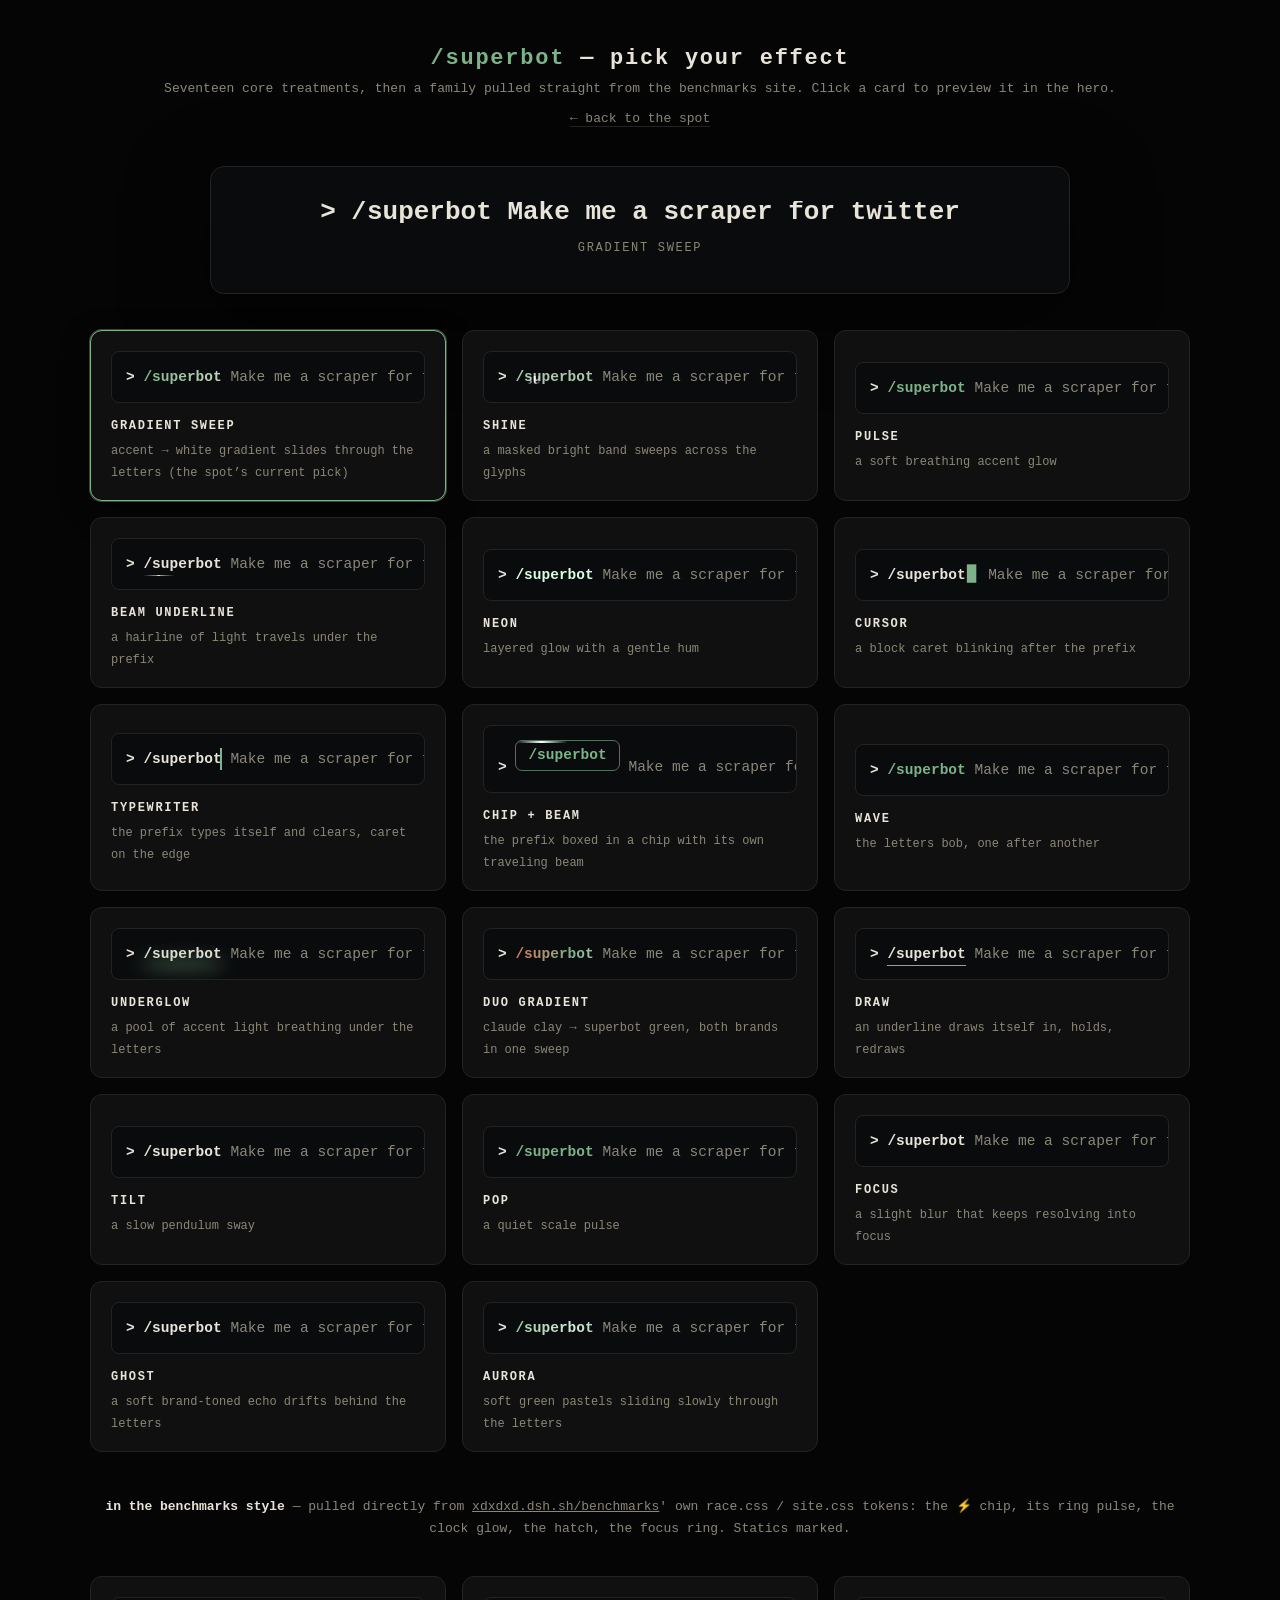
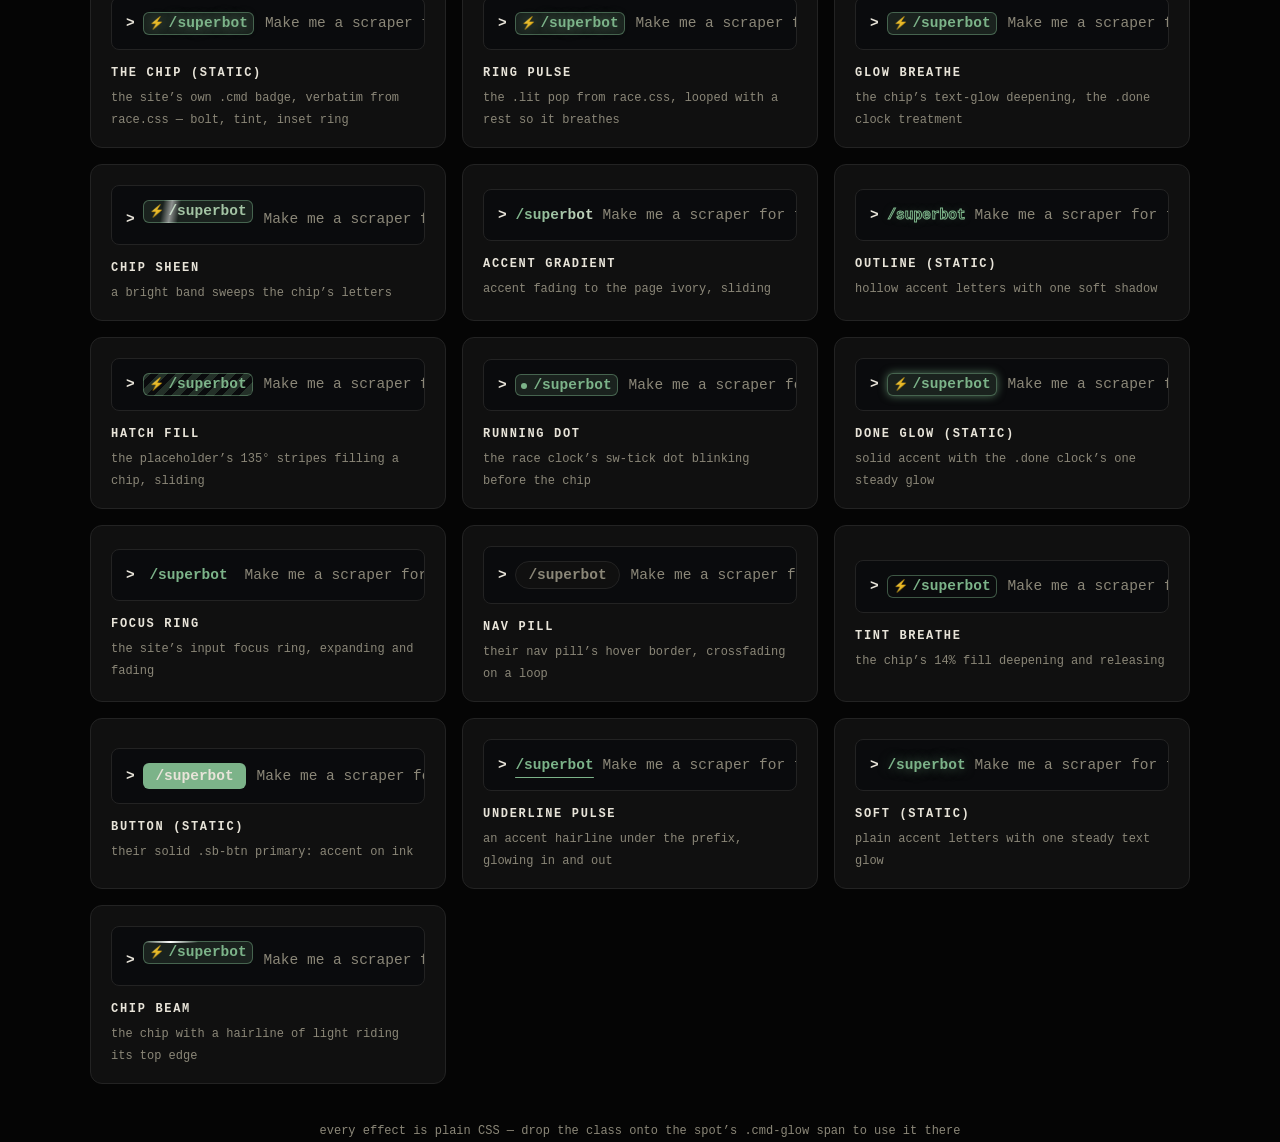
==== claude-code-animation/effects.html @ ecbf37d2 "The hi-i-am-claude spot: push transition, Everyone hates me! bubble, 4:3 tab-capture recorder" ====
<!doctype html>
<!-- /superbot effects gallery — a clean grid of treatments for the
     /superbot prefix, each demonstrated on the real command line. Click a
     card to preview it large in the hero. Static DOM, so CSS animations are
     fine here (the no-keyframes rule is only for the spot's rebuilt DOM).
     NO reduced-motion kill switch on purpose: this page is a motion demo —
     with macOS Reduce Motion on it must still play (that bug shipped once).
     Shippability rule (user ask): every variant must look alive while the
     text stays readable — no mirrored tumbles, no glyph soup, no
     invisible-off phases — and timings stay in one calm family. -->
<html lang="en">
<head>
<meta charset="utf-8">
<meta name="viewport" content="width=device-width, initial-scale=1">
<title>/superbot — pick your effect</title>
<style>
:root {
  --bg: #050505;
  --fg: #e8e4d9;
  --muted: #8b8778;
  --line: #232323;
  --card: #101010;
  --raised: #161616;
  --stage: #0a0b0d;
  --accent: #7cb389;
  --claude: #d97757;
  --font-mono: ui-monospace, "SF Mono", SFMono-Regular, Menlo, Consolas, "Liberation Mono", monospace;
}
*, *::before, *::after { box-sizing: border-box; }
* { margin: 0; }
html, body { height: 100%; }
body {
  background: var(--bg);
  color: var(--fg);
  font: 14px/22px var(--font-mono);
  -webkit-font-smoothing: antialiased;
  display: flex; flex-direction: column; align-items: center;
  padding: 48px 24px 80px; gap: 36px;
}
::selection { background: color-mix(in srgb, var(--accent) 35%, transparent); }

header { text-align: center; }
h1 { font-size: 22px; font-weight: 800; letter-spacing: .08em; }
h1 em { font-style: normal; color: var(--accent); }
header p { margin-top: 8px; color: var(--muted); font-size: 13px; }
header a { color: var(--muted); text-decoration: none; border-bottom: 1px solid var(--line); }
header a:hover { color: var(--fg); }

.hero {
  width: min(860px, 94vw);
  background: var(--stage);
  border: 1px solid var(--line); border-radius: 14px;
  padding: 34px 30px;
  box-shadow: 0 24px 80px rgba(0, 0, 0, .55);
  text-align: center;
}
.hero .line { font-size: clamp(18px, 2.6vw, 26px); font-weight: 700; white-space: nowrap; overflow: hidden; }
.hero .label { margin-top: 14px; font-size: 12px; letter-spacing: .14em; color: var(--muted); text-transform: uppercase; }

.grid {
  width: min(1100px, 96vw);
  display: grid;
  grid-template-columns: repeat(auto-fill, minmax(320px, 1fr));
  gap: 16px;
}
.pick {
  background: var(--card);
  border: 1px solid var(--line); border-radius: 12px;
  padding: 20px 20px 16px;
  cursor: pointer;
  text-align: left;
  font: inherit; color: inherit;
  transition: border-color .18s ease, transform .18s ease, box-shadow .18s ease;
}
.pick:hover {
  border-color: color-mix(in srgb, var(--accent) 45%, var(--line));
  transform: translateY(-2px);
  box-shadow: 0 10px 30px rgba(0, 0, 0, .4);
}
.pick.chosen {
  border-color: var(--accent);
  box-shadow: 0 0 0 1px color-mix(in srgb, var(--accent) 40%, transparent), 0 10px 30px rgba(0, 0, 0, .4);
}
.pick .demo {
  background: var(--stage);
  border: 1px solid var(--line); border-radius: 8px;
  padding: 14px;
  font-size: 14.5px; font-weight: 700; white-space: nowrap; overflow: hidden;
}
.pick .demo .rest { color: var(--muted); font-weight: 400; }
.pick .name { margin-top: 12px; font-size: 12px; font-weight: 800; letter-spacing: .14em; text-transform: uppercase; }
.pick .why { margin-top: 3px; font-size: 12px; color: var(--muted); }

footer { color: var(--muted); font-size: 12px; text-align: center; }

/* ============ the treatments — one calm family, all shippable ============ */
.cmd { color: var(--fg); }
.cmd .pfx { font-weight: 800; }

/* 1 gradient sweep — accent→white sliding through the letters */
.e-grad .pfx {
  background-image: linear-gradient(90deg, var(--accent), var(--fg), var(--accent));
  background-size: 300% 100%;
  -webkit-background-clip: text; background-clip: text; color: transparent;
  animation: fx-slide 4s linear infinite;
}
@keyframes fx-slide { from { background-position: 0% 0; } to { background-position: 300% 0; } }

/* 2 shine — a masked bright band sweeps the glyphs */
.e-shine .pfx { position: relative; color: color-mix(in oklab, var(--accent) 55%, var(--fg)); }
.e-shine .pfx::after {
  content: attr(data-text); position: absolute; inset: 0; color: transparent;
  background: linear-gradient(100deg, transparent 35%, #fff 50%, transparent 65%);
  background-size: 50% 100%; background-repeat: no-repeat;
  -webkit-background-clip: text; background-clip: text;
  animation: fx-sweep 2.2s cubic-bezier(.6, .6, 0, 1) infinite alternate;
}
@keyframes fx-sweep { from { background-position: 130% 0; } to { background-position: -30% 0; } }

/* 3 pulse — a soft breathing glow */
.e-pulse .pfx { color: var(--accent); animation: fx-pulse 2s ease-in-out infinite; }
@keyframes fx-pulse {
  0%, 100% { text-shadow: 0 0 5px color-mix(in srgb, var(--accent) 25%, transparent); }
  50% { text-shadow: 0 0 14px var(--accent), 0 0 30px color-mix(in srgb, var(--accent) 40%, transparent); }
}

/* 4 beam — a hairline of light travels under the prefix */
.e-beam .pfx { position: relative; }
.e-beam .pfx::after {
  content: ''; position: absolute; left: 0; right: 0; bottom: -4px; height: 1.5px;
  border-radius: 2px;
  background: linear-gradient(90deg, transparent, var(--accent) 45%, #fff 50%, var(--accent) 55%, transparent);
  background-size: 40% 100%; background-repeat: no-repeat;
  animation: fx-travel 2.4s linear infinite;
}
@keyframes fx-travel { from { background-position: -40% 0; } to { background-position: 140% 0; } }

/* 5 neon — layered glow with a gentle hum */
.e-neon .pfx { color: #d8ffe2; animation: fx-neon 2.6s ease-in-out infinite; }
@keyframes fx-neon {
  0%, 100% { text-shadow: 0 0 5px #fff, 0 0 14px var(--accent), 0 0 30px color-mix(in srgb, var(--accent) 70%, transparent); }
  50% { text-shadow: 0 0 2px #fff, 0 0 8px var(--accent), 0 0 16px color-mix(in srgb, var(--accent) 70%, transparent); }
}

/* 6 cursor — a block caret blinking after the prefix, terminal-native */
.e-cursor .pfx::after { content: '▊'; margin-left: .12em; color: var(--accent); animation: fx-blink 1.1s steps(1) infinite; }
@keyframes fx-blink { 50% { opacity: 0; } }

/* 7 typewriter — the prefix types itself and clears, caret riding the edge */
.e-type .pfx {
  display: inline-block; overflow: hidden; white-space: nowrap;
  vertical-align: bottom; width: 9ch;
  border-right: 2px solid var(--accent);
  animation: fx-type 4.5s steps(9, end) infinite;
}
@keyframes fx-type {
  0% { width: 0; }
  45%, 70% { width: 9ch; }
  100% { width: 0; }
}

/* 8 chip — the prefix boxed in a chip with its own traveling beam */
.e-chip .pfx {
  display: inline-block; padding: 3px 12px 4px;
  border: 1px solid color-mix(in srgb, var(--accent) 55%, var(--line)); border-radius: 7px;
  color: var(--accent); position: relative; overflow: hidden;
}
.e-chip .pfx::after {
  content: ''; position: absolute; top: 0; left: 0; right: 0; height: 1.5px;
  background: linear-gradient(90deg, transparent, #fff 50%, transparent);
  background-size: 50% 100%; background-repeat: no-repeat;
  animation: fx-travel 2.2s linear infinite;
}

/* 9 wave — the letters bob, one after another (split by JS) */
.e-wave .pfx b { display: inline-block; font-weight: inherit; color: var(--accent); animation: fx-wave 1.4s ease-in-out infinite; }
@keyframes fx-wave { 0%, 100% { transform: translateY(0); } 50% { transform: translateY(-2px); } }

/* 10 underglow — a pool of accent light breathing under the letters */
.e-uglow .pfx { color: var(--fg); position: relative; }
.e-uglow .pfx::before {
  content: ''; position: absolute; left: -4px; right: -4px; bottom: -6px; height: 8px;
  border-radius: 50%;
  background: color-mix(in srgb, var(--accent) 60%, transparent);
  filter: blur(9px);
  animation: fx-uglow 2s ease-in-out infinite;
}
@keyframes fx-uglow { 0%, 100% { opacity: .4; transform: scaleX(.94); } 50% { opacity: 1; transform: scaleX(1); } }

/* 11 duo — claude clay → superbot green, both brands in one sweep */
.e-duo .pfx {
  background-image: linear-gradient(90deg, var(--claude), var(--accent), var(--fg), var(--accent), var(--claude));
  background-size: 300% 100%;
  -webkit-background-clip: text; background-clip: text; color: transparent;
  animation: fx-slide 3.2s linear infinite;
}

/* 12 draw — an underline draws itself in, holds, redraws */
.e-draw .pfx { position: relative; color: var(--fg); }
.e-draw .pfx::after {
  content: ''; position: absolute; left: 0; bottom: -4px; height: 1.5px; width: 100%;
  background: var(--accent);
  transform-origin: left;
  animation: fx-draw 2.8s ease-in-out infinite;
}
@keyframes fx-draw {
  0% { transform: scaleX(0); }
  40%, 60% { transform: scaleX(1); }
  100% { transform: scaleX(0); }
}

/* 13 tilt — a slow pendulum sway */
.e-tilt .pfx { display: inline-block; color: var(--fg); animation: fx-tilt 2.6s ease-in-out infinite; }
@keyframes fx-tilt { 0%, 100% { transform: rotate(-2deg); } 50% { transform: rotate(2deg); } }

/* 14 pop — a quiet scale pulse */
.e-pop .pfx { display: inline-block; color: var(--accent); animation: fx-pop 2s ease-in-out infinite; }
@keyframes fx-pop { 0%, 100% { transform: scale(1); } 50% { transform: scale(1.045); } }

/* 15 focus — a slight blur that keeps resolving into focus */
.e-focus .pfx { color: var(--fg); animation: fx-focus 2.4s ease-in-out infinite; }
@keyframes fx-focus {
  0%, 100% { filter: blur(1.4px); opacity: .8; }
  55% { filter: blur(0); opacity: 1; }
}

/* 16 ghost — a soft brand-toned echo drifts behind the letters */
.e-ghost .pfx { color: var(--fg); animation: fx-ghost 2.8s ease-in-out infinite; }
@keyframes fx-ghost {
  0%, 100% { text-shadow: 0 0 0 transparent; }
  50% { text-shadow: -4px 0 0 color-mix(in srgb, var(--accent) 35%, transparent),
                      4px 0 0 color-mix(in srgb, var(--claude) 22%, transparent); }
}

/* 17 aurora — soft green pastels sliding slowly through the letters */
.e-aurora .pfx {
  background-image: linear-gradient(90deg, #9ad0a8, #d6ead9, #7cb389, #c2decb, #9ad0a8);
  background-size: 300% 100%;
  -webkit-background-clip: text; background-clip: text; color: transparent;
  animation: fx-slide 7s linear infinite;
}

/* ============ the benchmarks family — pulled directly from
   xdxdxd.dsh.sh/benchmarks (race.css .cmd chip, cmd-pop ring pulse,
   sw-tick blink, the placeholder's 135° hatch, site.css focus ring and
   nav pill, the .done clock glow, the solid .sb-btn). Statics marked. ==== */
.fam {
  width: min(1100px, 96vw);
  margin-top: 8px;
  font-size: 13px; color: var(--muted); text-align: center;
}
.fam b { color: var(--fg); font-weight: 700; }
.fam a { color: var(--muted); }

/* 1 canonical chip — race.css .cmd verbatim, static (the referent) */
.e-bchip .pfx {
  display: inline-block; color: var(--accent); font-weight: 700; letter-spacing: .01em;
  padding: 0 6px; margin-right: 2px; border-radius: 6px;
  background: color-mix(in srgb, var(--accent) 14%, transparent);
  box-shadow: inset 0 0 0 1px color-mix(in srgb, var(--accent) 45%, transparent);
  text-shadow: 0 0 12px color-mix(in srgb, var(--accent) 55%, transparent);
}
.e-bchip .pfx::before { content: '⚡'; font-size: .85em; margin-right: 4px; opacity: .9; }

/* 2 ring pulse — race.css cmd-pop, looped with a rest so it reads seamless */
.e-blit .pfx {
  display: inline-block; color: var(--accent); font-weight: 700;
  padding: 0 6px; margin-right: 2px; border-radius: 6px;
  background: color-mix(in srgb, var(--accent) 14%, transparent);
  box-shadow: inset 0 0 0 1px color-mix(in srgb, var(--accent) 45%, transparent);
  text-shadow: 0 0 12px color-mix(in srgb, var(--accent) 55%, transparent);
  animation: bx-pop 2.4s var(--ease-out, ease-out) infinite;
}
.e-blit .pfx::before { content: '⚡'; font-size: .85em; margin-right: 4px; opacity: .9; }
@keyframes bx-pop {
  0% { box-shadow: inset 0 0 0 1px color-mix(in srgb, var(--accent) 45%, transparent), 0 0 0 0 color-mix(in srgb, var(--accent) 70%, transparent); }
  45% { box-shadow: inset 0 0 0 1px color-mix(in srgb, var(--accent) 45%, transparent), 0 0 0 12px transparent; }
  100% { box-shadow: inset 0 0 0 1px color-mix(in srgb, var(--accent) 45%, transparent), 0 0 0 0 transparent; }
}

/* 3 glow breathe — their chip glow + the .done clock glow, breathing */
.e-bglow .pfx {
  display: inline-block; color: var(--accent); font-weight: 700;
  padding: 0 6px; margin-right: 2px; border-radius: 6px;
  background: color-mix(in srgb, var(--accent) 14%, transparent);
  box-shadow: inset 0 0 0 1px color-mix(in srgb, var(--accent) 45%, transparent);
  animation: bx-glow 2.2s ease-in-out infinite;
}
.e-bglow .pfx::before { content: '⚡'; font-size: .85em; margin-right: 4px; opacity: .9; }
@keyframes bx-glow {
  0%, 100% { text-shadow: 0 0 6px color-mix(in srgb, var(--accent) 30%, transparent); }
  50% { text-shadow: 0 0 12px color-mix(in srgb, var(--accent) 55%, transparent), 0 0 8px color-mix(in srgb, var(--accent) 60%, transparent); }
}

/* 4 sheen — a bright band sweeps the chip's letters */
.e-bsheen .pfx {
  display: inline-block; color: color-mix(in oklab, var(--accent) 65%, var(--fg)); font-weight: 700;
  padding: 0 6px; margin-right: 2px; border-radius: 6px; position: relative; overflow: hidden;
  background: color-mix(in srgb, var(--accent) 14%, transparent);
  box-shadow: inset 0 0 0 1px color-mix(in srgb, var(--accent) 45%, transparent);
}
.e-bsheen .pfx::before { content: '⚡'; font-size: .85em; margin-right: 4px; opacity: .9; }
.e-bsheen .pfx::after {
  content: ''; position: absolute; top: 0; bottom: 0; left: 0; right: 0;
  background: linear-gradient(100deg, transparent 35%, rgba(255, 255, 255, .5) 50%, transparent 65%);
  background-size: 50% 100%; background-repeat: no-repeat;
  animation: bx-sheen 2.6s cubic-bezier(.6, .6, 0, 1) infinite alternate;
}
@keyframes bx-sheen { from { background-position: 130% 0; } to { background-position: -30% 0; } }

/* 5 gradient — the accent fading to the page's ivory, sliding */
.e-bgrad .pfx {
  background-image: linear-gradient(90deg, var(--accent), var(--fg), var(--accent));
  background-size: 300% 100%;
  -webkit-background-clip: text; background-clip: text; color: transparent;
  animation: fx-slide 3.6s linear infinite;
}

/* 6 outline — hollow accent letters (static) */
.e-bline .pfx {
  color: transparent; -webkit-text-stroke: 1px var(--accent);
  text-shadow: 0 0 10px color-mix(in srgb, var(--accent) 25%, transparent);
}

/* 7 hatch — the placeholder's 135° stripes filling a chip, sliding */
.e-bhatch .pfx {
  display: inline-block; color: var(--accent); font-weight: 700;
  padding: 0 6px; margin-right: 2px; border-radius: 6px;
  box-shadow: inset 0 0 0 1px color-mix(in srgb, var(--accent) 45%, transparent);
  background: repeating-linear-gradient(135deg,
    color-mix(in srgb, var(--accent) 22%, transparent) 0 6px, transparent 6px 12px);
  background-size: 17px 17px;
  animation: bx-hatch 1.2s linear infinite;
}
.e-bhatch .pfx::before { content: '⚡'; font-size: .85em; margin-right: 4px; opacity: .9; }
@keyframes bx-hatch { to { background-position: 17px 0; } }

/* 8 dot — their running-clock dot (sw-tick) blinking before the chip */
.e-bdot .pfx {
  display: inline-block; color: var(--accent); font-weight: 700;
  padding: 0 6px; margin-right: 2px; border-radius: 6px;
  background: color-mix(in srgb, var(--accent) 14%, transparent);
  box-shadow: inset 0 0 0 1px color-mix(in srgb, var(--accent) 45%, transparent);
}
.e-bdot .pfx::before {
  content: ''; display: inline-block; width: 6px; height: 6px; margin-right: 6px;
  border-radius: 50%; background: var(--accent);
  animation: bx-tick 1s steps(2) infinite;
}
@keyframes bx-tick { 50% { opacity: .25; } }

/* 9 done — their .done clock: solid accent, one steady glow (static) */
.e-bdone .pfx {
  display: inline-block; color: var(--accent); font-weight: 700;
  padding: 0 6px; margin-right: 2px; border-radius: 6px;
  background: color-mix(in srgb, var(--accent) 14%, transparent);
  box-shadow: inset 0 0 0 1px color-mix(in srgb, var(--accent) 45%, transparent),
              0 0 8px color-mix(in srgb, var(--accent) 60%, transparent);
}
.e-bdone .pfx::before { content: '⚡'; font-size: .85em; margin-right: 4px; opacity: .9; }

/* 10 ring — the site's own focus ring, breathing (site.css input:focus) */
.e-bring .pfx {
  display: inline-block; color: var(--accent); font-weight: 700;
  padding: 0 6px; margin-right: 2px; border-radius: 6px;
  animation: bx-ring 2.4s ease-in-out infinite;
}
@keyframes bx-ring {
  0%, 100% { box-shadow: 0 0 0 0 color-mix(in srgb, var(--accent) 0%, transparent); }
  50% { box-shadow: 0 0 0 3px color-mix(in srgb, var(--accent) 22%, transparent); }
}

/* 11 pill — their nav pill's hover border, crossfading on a loop */
.e-bpill .pfx {
  display: inline-block; color: var(--muted); font-weight: 700;
  padding: 2px 12px; margin-right: 2px; border-radius: 999px;
  background: var(--card); border: 1px solid var(--line);
  animation: bx-pill 3s ease-in-out infinite;
}
@keyframes bx-pill {
  0%, 100% { border-color: var(--line); color: var(--muted); }
  50% { border-color: var(--accent); color: var(--accent); }
}

/* 12 tint — the chip's 14% fill breathing deeper */
.e-btint .pfx {
  display: inline-block; color: var(--accent); font-weight: 700;
  padding: 0 6px; margin-right: 2px; border-radius: 6px;
  box-shadow: inset 0 0 0 1px color-mix(in srgb, var(--accent) 45%, transparent);
  animation: bx-tint 2.2s ease-in-out infinite;
}
.e-btint .pfx::before { content: '⚡'; font-size: .85em; margin-right: 4px; opacity: .9; }
@keyframes bx-tint {
  0%, 100% { background: color-mix(in srgb, var(--accent) 14%, transparent); }
  50% { background: color-mix(in srgb, var(--accent) 26%, transparent); }
}

/* 13 button — their solid .sb-btn primary (static) */
.e-bbtn .pfx {
  display: inline-block; padding: 2px 12px; margin-right: 2px;
  border-radius: 6px; background: var(--accent); color: var(--accent-ink); font-weight: 700;
}

/* 14 underbar — an accent hairline under the prefix, breathing */
.e-bundo .pfx {
  position: relative; color: var(--accent); font-weight: 700;
}
.e-bundo .pfx::after {
  content: ''; position: absolute; left: 0; right: 0; bottom: -5px; height: 1.5px;
  border-radius: 2px; background: var(--accent);
  animation: bx-undo 2.4s ease-in-out infinite;
}
@keyframes bx-undo { 0%, 100% { opacity: .25; } 50% { opacity: 1; box-shadow: 0 0 8px color-mix(in srgb, var(--accent) 60%, transparent); } }

/* 15 soft — plain accent letters with one steady glow (static) */
.e-bsolid .pfx {
  color: var(--accent);
  text-shadow: 0 0 12px color-mix(in srgb, var(--accent) 55%, transparent);
}

/* 16 streak — a 1px accent ring that orbits the chip (inset, seamless) */
.e-bring2 .pfx {
  display: inline-block; color: var(--accent); font-weight: 700;
  padding: 0 6px; margin-right: 2px; border-radius: 6px; position: relative; overflow: hidden;
  background: color-mix(in srgb, var(--accent) 14%, transparent);
  box-shadow: inset 0 0 0 1px color-mix(in srgb, var(--accent) 45%, transparent);
}
.e-bring2 .pfx::after {
  content: ''; position: absolute; top: 0; left: 0; right: 0; height: 1.5px;
  background: linear-gradient(90deg, transparent, #fff 50%, transparent);
  background-size: 50% 100%; background-repeat: no-repeat;
  animation: fx-travel 2s linear infinite;
}
.e-bring2 .pfx::before { content: '⚡'; font-size: .85em; margin-right: 4px; opacity: .9; }
</style>
</head>
<body>

<header>
  <h1><em>/superbot</em> — pick your effect</h1>
  <p>Seventeen core treatments, then a family pulled straight from the benchmarks site. Click a card to preview it in the hero.</p>
  <p><a href="index.html">← back to the spot</a></p>
</header>

<div class="hero">
  <div class="line" id="heroLine">&gt; <span class="pfx" data-text="/superbot">/superbot</span> <span class="rest">Make me a scraper for twitter</span></div>
  <div class="label" id="heroLabel">gradient sweep</div>
</div>

<div class="grid" id="grid"></div>

<div class="fam"><b>in the benchmarks style</b> — pulled directly from
  <a href="https://xdxdxd.dsh.sh/benchmarks" target="_blank" rel="noopener">xdxdxd.dsh.sh/benchmarks</a>' own
  race.css / site.css tokens: the ⚡ chip, its ring pulse, the clock glow, the hatch, the focus ring. Statics marked.</div>

<div class="grid" id="gridBench"></div>

<footer>every effect is plain CSS — drop the class onto the spot’s .cmd-glow span to use it there</footer>

<script>
const FX = [
  ['grad',   'Gradient sweep', 'accent → white gradient slides through the letters (the spot’s current pick)'],
  ['shine',  'Shine',          'a masked bright band sweeps across the glyphs'],
  ['pulse',  'Pulse',          'a soft breathing accent glow'],
  ['beam',   'Beam underline', 'a hairline of light travels under the prefix'],
  ['neon',   'Neon',           'layered glow with a gentle hum'],
  ['cursor', 'Cursor',         'a block caret blinking after the prefix'],
  ['type',   'Typewriter',     'the prefix types itself and clears, caret on the edge'],
  ['chip',   'Chip + beam',    'the prefix boxed in a chip with its own traveling beam'],
  ['wave',   'Wave',           'the letters bob, one after another'],
  ['uglow',  'Underglow',      'a pool of accent light breathing under the letters'],
  ['duo',    'Duo gradient',   'claude clay → superbot green, both brands in one sweep'],
  ['draw',   'Draw',           'an underline draws itself in, holds, redraws'],
  ['tilt',   'Tilt',           'a slow pendulum sway'],
  ['pop',    'Pop',            'a quiet scale pulse'],
  ['focus',  'Focus',          'a slight blur that keeps resolving into focus'],
  ['ghost',  'Ghost',          'a soft brand-toned echo drifts behind the letters'],
  ['aurora', 'Aurora',         'soft green pastels sliding slowly through the letters'],
];
const FXB = [
  ['bchip',  'The chip (static)',    'the site’s own .cmd badge, verbatim from race.css — bolt, tint, inset ring'],
  ['blit',   'Ring pulse',           'the .lit pop from race.css, looped with a rest so it breathes'],
  ['bglow',  'Glow breathe',         'the chip’s text-glow deepening, the .done clock treatment'],
  ['bsheen', 'Chip sheen',           'a bright band sweeps the chip’s letters'],
  ['bgrad',  'Accent gradient',      'accent fading to the page ivory, sliding'],
  ['bline',  'Outline (static)',     'hollow accent letters with one soft shadow'],
  ['bhatch', 'Hatch fill',           'the placeholder’s 135° stripes filling a chip, sliding'],
  ['bdot',   'Running dot',          'the race clock’s sw-tick dot blinking before the chip'],
  ['bdone',  'Done glow (static)',   'solid accent with the .done clock’s one steady glow'],
  ['bring',  'Focus ring',           'the site’s input focus ring, expanding and fading'],
  ['bpill',  'Nav pill',             'their nav pill’s hover border, crossfading on a loop'],
  ['btint',  'Tint breathe',         'the chip’s 14% fill deepening and releasing'],
  ['bbtn',   'Button (static)',      'their solid .sb-btn primary: accent on ink'],
  ['bundo',  'Underline pulse',      'an accent hairline under the prefix, glowing in and out'],
  ['bsolid', 'Soft (static)',        'plain accent letters with one steady text glow'],
  ['bring2', 'Chip beam',            'the chip with a hairline of light riding its top edge'],
];
const say = () => `&gt; <span class="pfx" data-text="/superbot">/superbot</span> <span class="rest">Make me a scraper for twitter</span>`;
let chosen = 'grad';

// the wave variant: split the prefix into staggered per-letter spans
const splitWave = (p) => {
  p.innerHTML = [...p.textContent].map((ch, i) =>
    `<b style="animation-delay:${(i * 100)}ms">${ch}</b>`).join('');
};

const makeCard = ([cls, name, why], mount) => {
  const card = document.createElement('button');
  card.className = `pick e-${cls}` + (cls === chosen ? ' chosen' : '');
  card.innerHTML =
    `<div class="demo line">${say()}</div>` +
    `<div class="name">${name}</div>` +
    `<div class="why">${why}</div>`;
  if (cls === 'wave') splitWave(card.querySelector('.pfx'));
  card.addEventListener('click', () => {
    chosen = cls;
    document.querySelectorAll('.pick').forEach(p => p.classList.remove('chosen'));
    card.classList.add('chosen');
    const hero = document.getElementById('heroLine');
    hero.className = 'line e-' + cls;
    hero.innerHTML = say();
    if (cls === 'wave') splitWave(hero.querySelector('.pfx'));
    document.getElementById('heroLabel').textContent = name.toLowerCase();
  });
  mount.appendChild(card);
};
FX.forEach(fx => makeCard(fx, document.getElementById('grid')));
FXB.forEach(fx => makeCard(fx, document.getElementById('gridBench')));
</script>
</body>
</html>
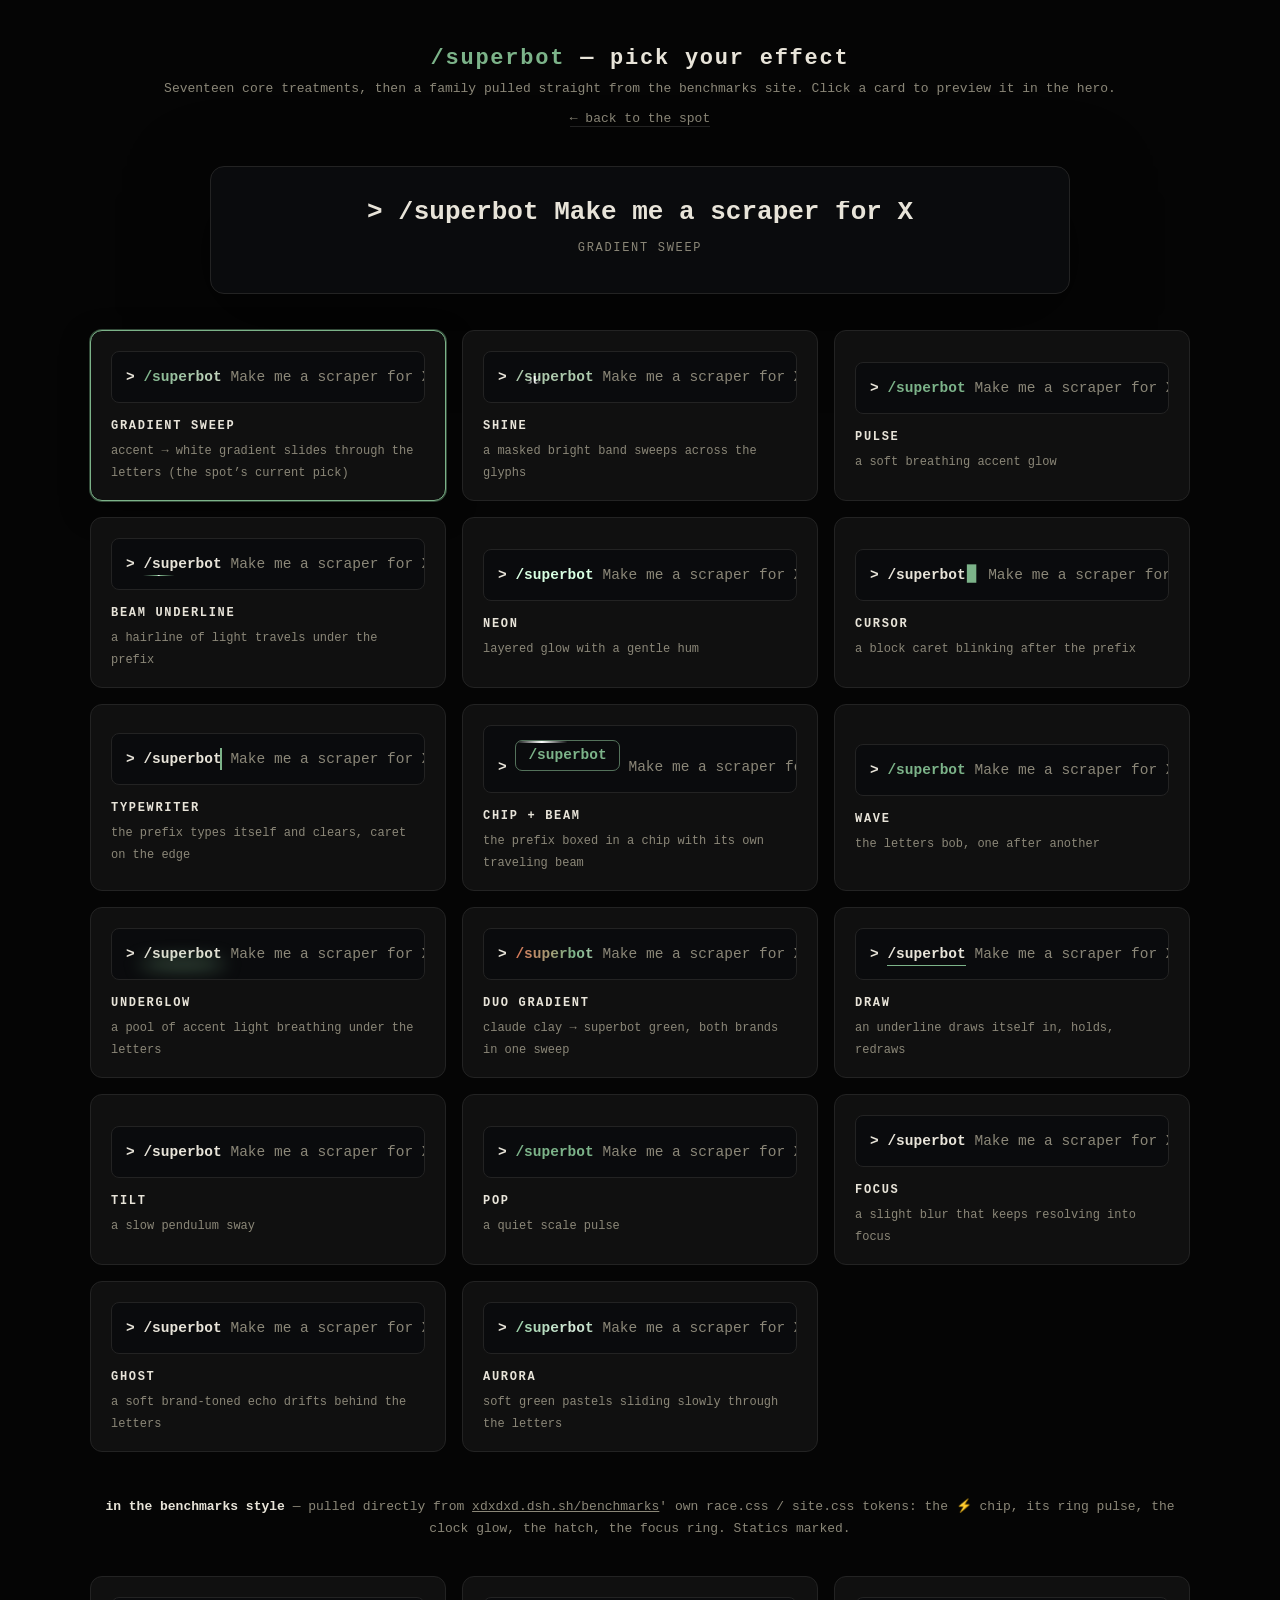
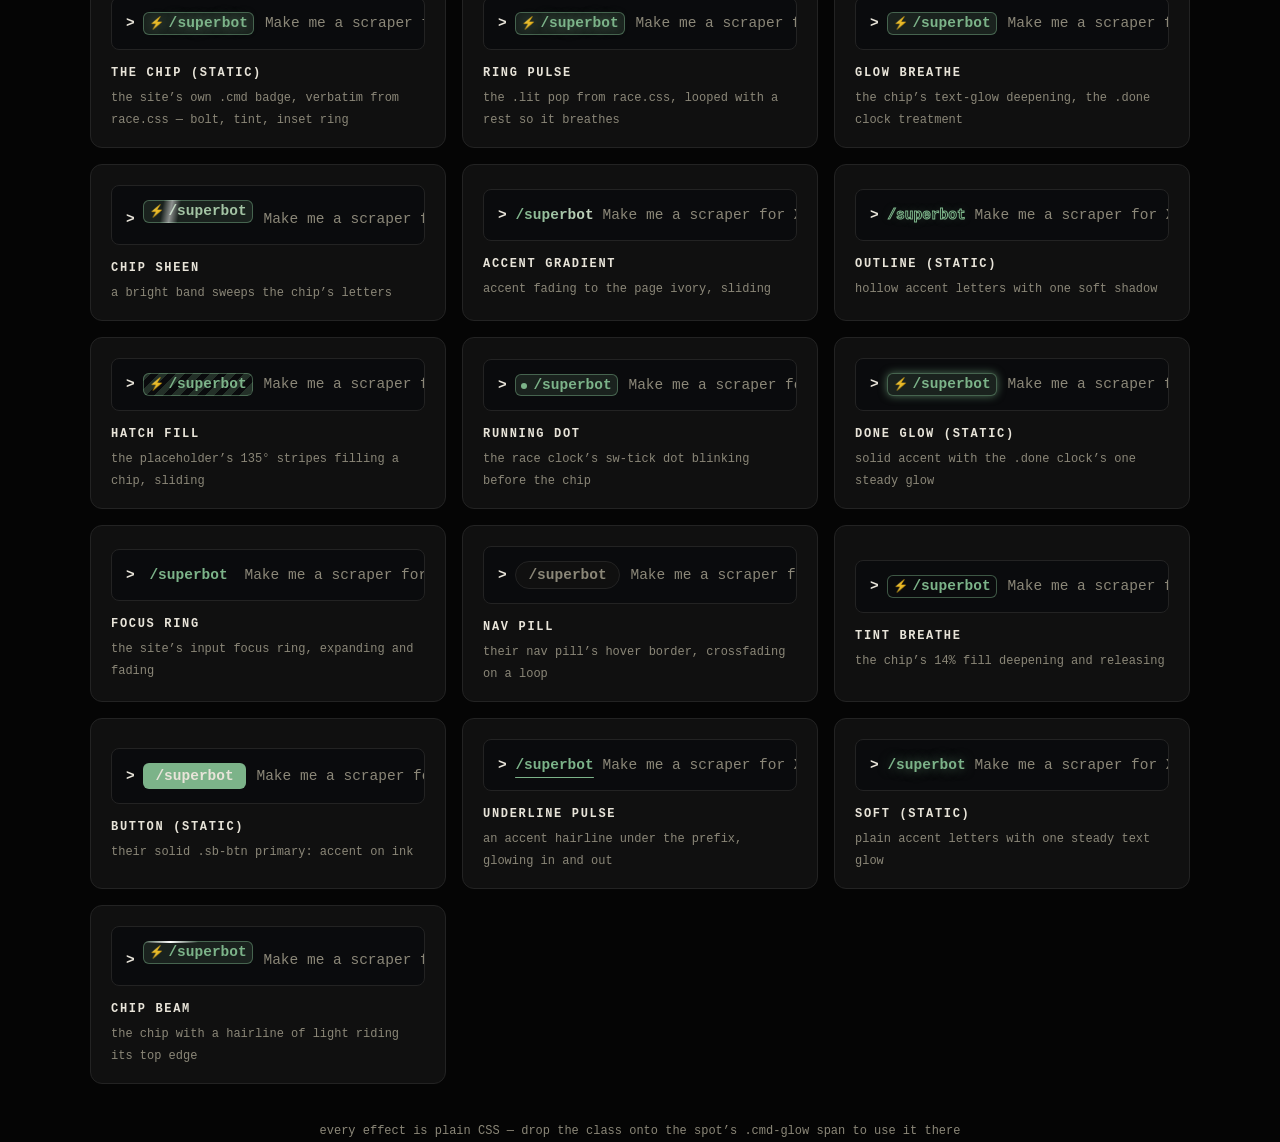
==== commit 21bb5805: "Copy: twitter → X across the spot" ====
--- a/claude-code-animation/effects.html
+++ b/claude-code-animation/effects.html
@@ -443,7 +443,7 @@
 </header>
 
 <div class="hero">
-  <div class="line" id="heroLine">&gt; <span class="pfx" data-text="/superbot">/superbot</span> <span class="rest">Make me a scraper for twitter</span></div>
+  <div class="line" id="heroLine">&gt; <span class="pfx" data-text="/superbot">/superbot</span> <span class="rest">Make me a scraper for X</span></div>
   <div class="label" id="heroLabel">gradient sweep</div>
 </div>
 
@@ -495,7 +495,7 @@
   ['bsolid', 'Soft (static)',        'plain accent letters with one steady text glow'],
   ['bring2', 'Chip beam',            'the chip with a hairline of light riding its top edge'],
 ];
-const say = () => `&gt; <span class="pfx" data-text="/superbot">/superbot</span> <span class="rest">Make me a scraper for twitter</span>`;
+const say = () => `&gt; <span class="pfx" data-text="/superbot">/superbot</span> <span class="rest">Make me a scraper for X</span>`;
 let chosen = 'grad';
 
 // the wave variant: split the prefix into staggered per-letter spans
